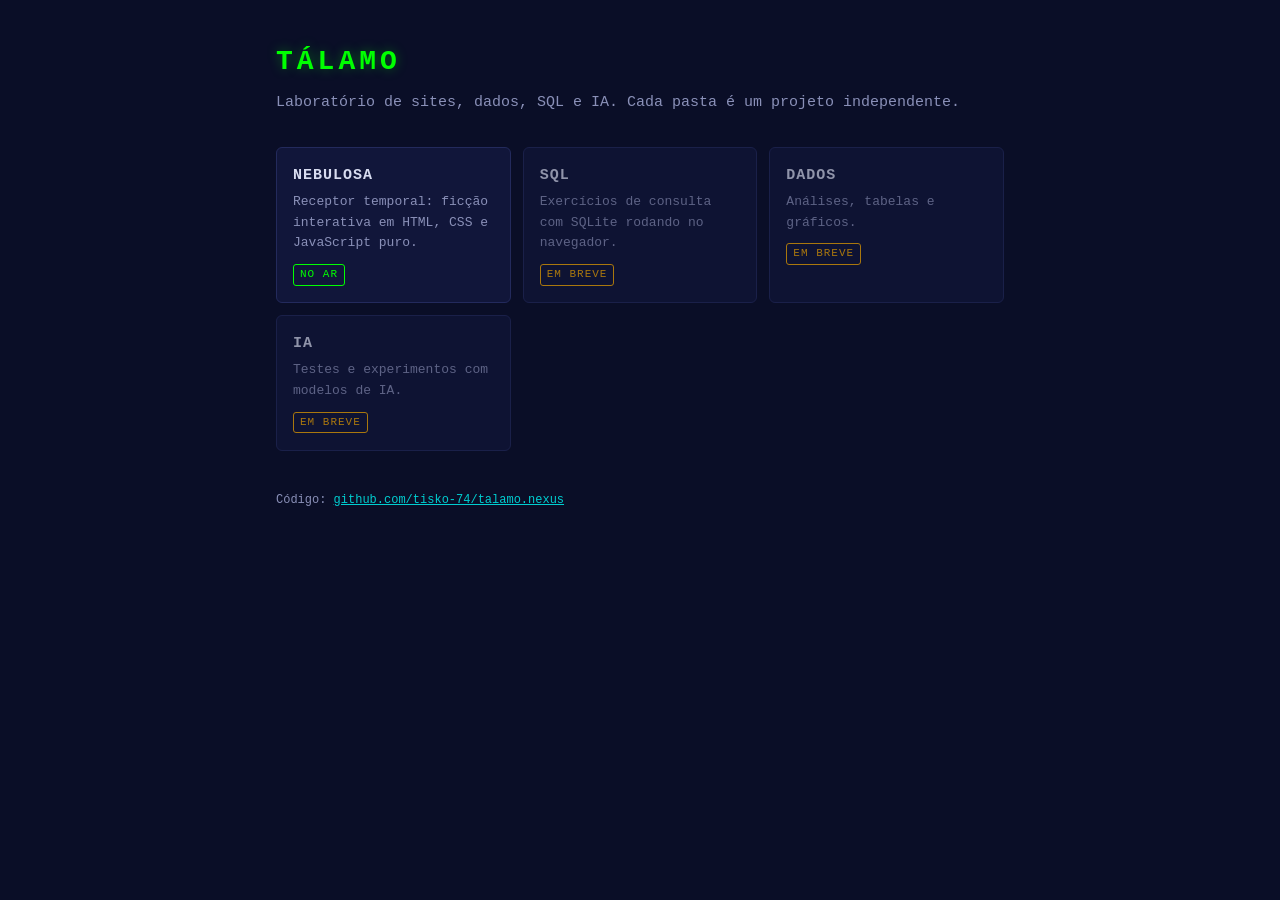
==== lab/index.html @ d9b0c227 "talamo.nexus abre direto na NEBULOSA; laboratório vai para /lab/ - index.html da raiz vira redirecio" ====
<!DOCTYPE html>
<html lang="pt-BR">
<head>
<meta charset="utf-8">
<meta name="viewport" content="width=device-width, initial-scale=1">
<meta name="theme-color" content="#0A0E27">
<title>TÁLAMO — laboratório</title>
<meta name="robots" content="noindex, nofollow">
<link rel="icon" type="image/png" href="../nebulosa/icons/icon-192.png">
<style>
:root{--bg:#0A0E27;--card:#11163a;--line:#232a5c;--txt:#d8dcf0;--dim:#8a90b8;--green:#00FF00;--cyan:#00CED1;--amber:#FFB000;
  --mono:ui-monospace,'SFMono-Regular',Menlo,Consolas,'Liberation Mono',monospace}
*{box-sizing:border-box}
body{margin:0;min-height:100vh;background:var(--bg);color:var(--txt);font:15px/1.6 var(--mono)}
main{max-width:760px;margin:0 auto;padding:40px 16px 64px}
h1{margin:0;font-size:28px;letter-spacing:4px;color:var(--green);text-shadow:0 0 12px rgba(0,255,0,.35)}
.sub{margin:6px 0 32px;color:var(--dim)}
.grid{display:grid;grid-template-columns:repeat(auto-fill,minmax(220px,1fr));gap:12px}
.card{display:block;padding:16px;background:var(--card);border:1px solid var(--line);border-radius:6px;color:inherit;text-decoration:none}
a.card:hover,a.card:focus-visible{border-color:var(--cyan);outline:none}
.card h2{margin:0 0 4px;font-size:15px;letter-spacing:1px}
.card p{margin:0;color:var(--dim);font-size:13px}
.tag{display:inline-block;margin-top:10px;font-size:11px;letter-spacing:1px;padding:1px 6px;border:1px solid currentColor;border-radius:3px}
.on{color:var(--green)} .soon{color:var(--amber)}
.card.off{opacity:.65}
footer{margin-top:40px;color:var(--dim);font-size:12px}
footer a{color:var(--cyan)}
</style>
</head>
<body>
<main>
  <h1>TÁLAMO</h1>
  <p class="sub">Laboratório de sites, dados, SQL e IA. Cada pasta é um projeto independente.</p>

  <div class="grid">
    <a class="card" href="../nebulosa/">
      <h2>NEBULOSA</h2>
      <p>Receptor temporal: ficção interativa em HTML, CSS e JavaScript puro.</p>
      <span class="tag on">NO AR</span>
    </a>
    <div class="card off">
      <h2>SQL</h2>
      <p>Exercícios de consulta com SQLite rodando no navegador.</p>
      <span class="tag soon">EM BREVE</span>
    </div>
    <div class="card off">
      <h2>DADOS</h2>
      <p>Análises, tabelas e gráficos.</p>
      <span class="tag soon">EM BREVE</span>
    </div>
    <div class="card off">
      <h2>IA</h2>
      <p>Testes e experimentos com modelos de IA.</p>
      <span class="tag soon">EM BREVE</span>
    </div>
  </div>

  <footer>Código: <a href="https://github.com/tisko-74/talamo.nexus">github.com/tisko-74/talamo.nexus</a></footer>
</main>
</body>
</html>
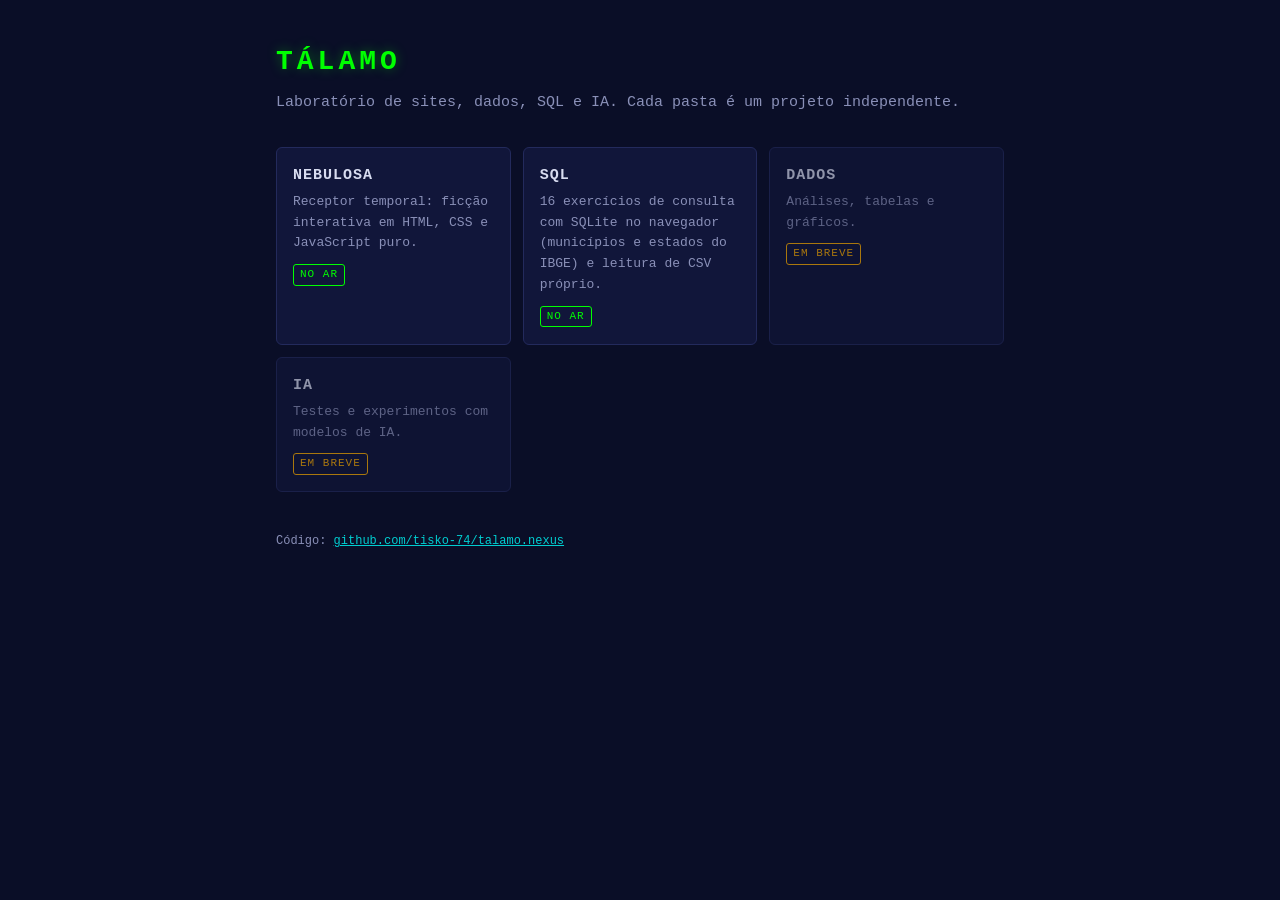
==== commit 30e632e5: "lab/sql: exercícios de SQL com SQLite no navegador - 16 exercícios com correção automática (consulta" ====
--- a/lab/index.html
+++ b/lab/index.html
@@ -38,11 +38,11 @@
       <p>Receptor temporal: ficção interativa em HTML, CSS e JavaScript puro.</p>
       <span class="tag on">NO AR</span>
     </a>
-    <div class="card off">
+    <a class="card" href="sql/">
       <h2>SQL</h2>
-      <p>Exercícios de consulta com SQLite rodando no navegador.</p>
-      <span class="tag soon">EM BREVE</span>
-    </div>
+      <p>16 exercícios de consulta com SQLite no navegador (municípios e estados do IBGE) e leitura de CSV próprio.</p>
+      <span class="tag on">NO AR</span>
+    </a>
     <div class="card off">
       <h2>DADOS</h2>
       <p>Análises, tabelas e gráficos.</p>
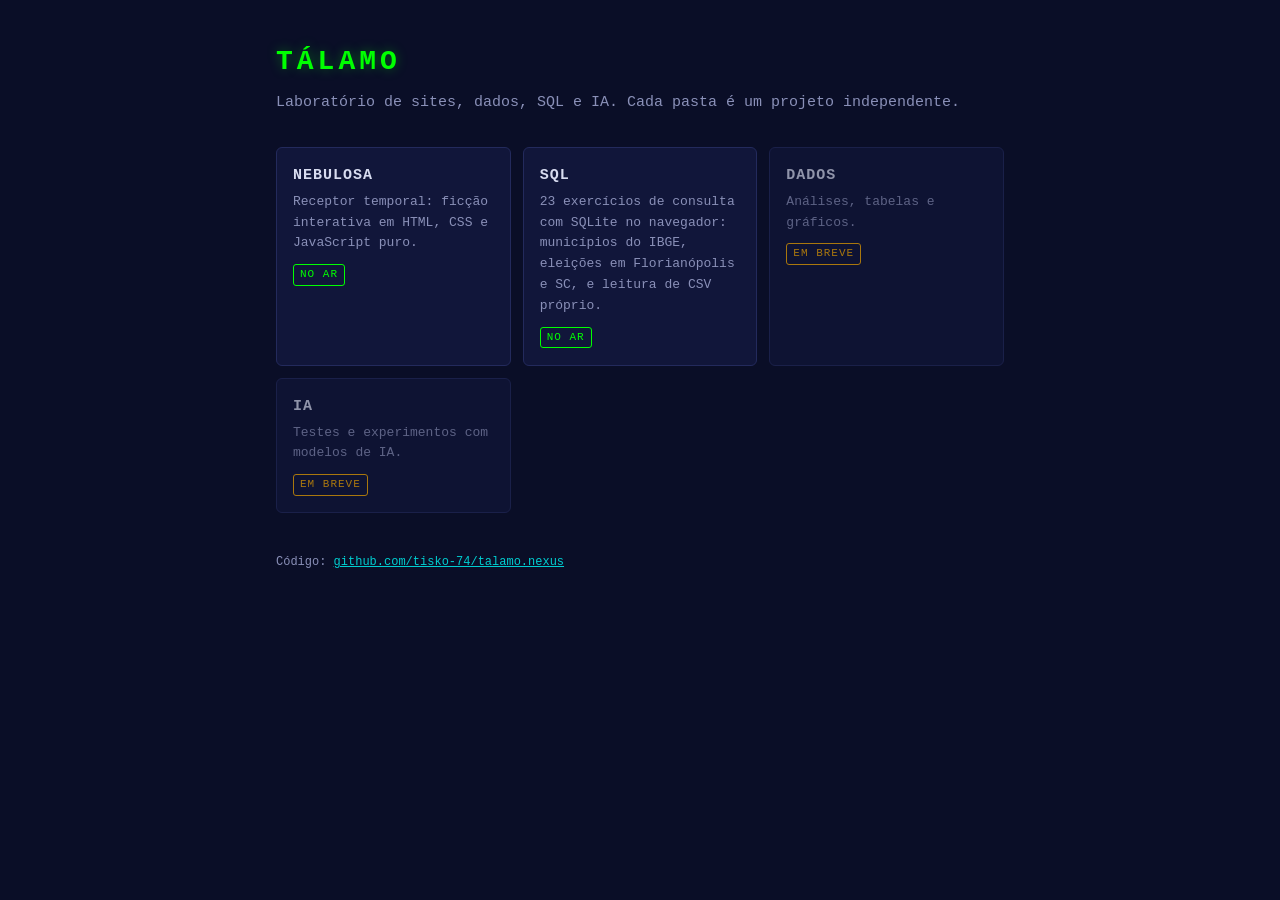
==== commit 3802744d: "lab/sql: eleições em Florianópolis e SC (TSE, 1994 a 2022) - tabelas votacao (comparecimento, absten" ====
--- a/lab/index.html
+++ b/lab/index.html
@@ -40,7 +40,7 @@
     </a>
     <a class="card" href="sql/">
       <h2>SQL</h2>
-      <p>16 exercícios de consulta com SQLite no navegador (municípios e estados do IBGE) e leitura de CSV próprio.</p>
+      <p>23 exercícios de consulta com SQLite no navegador: municípios do IBGE, eleições em Florianópolis e SC, e leitura de CSV próprio.</p>
       <span class="tag on">NO AR</span>
     </a>
     <div class="card off">
